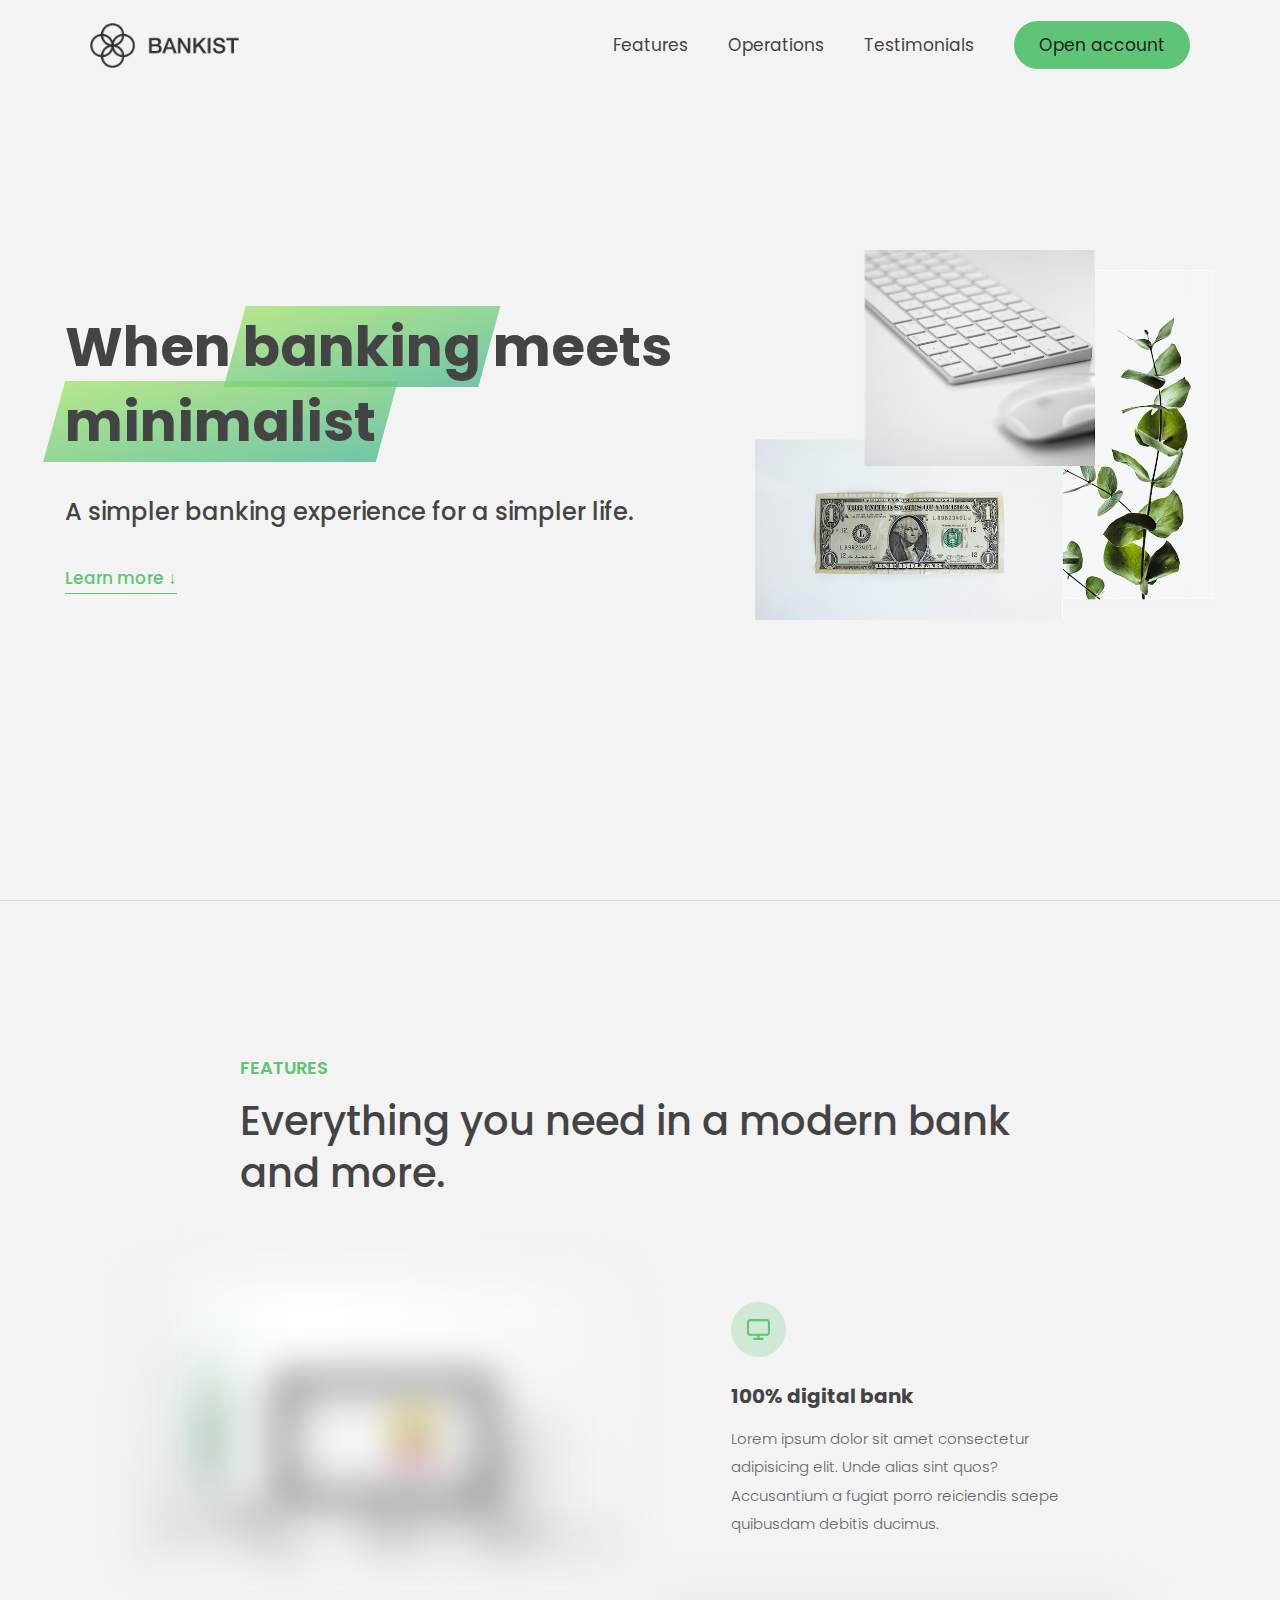
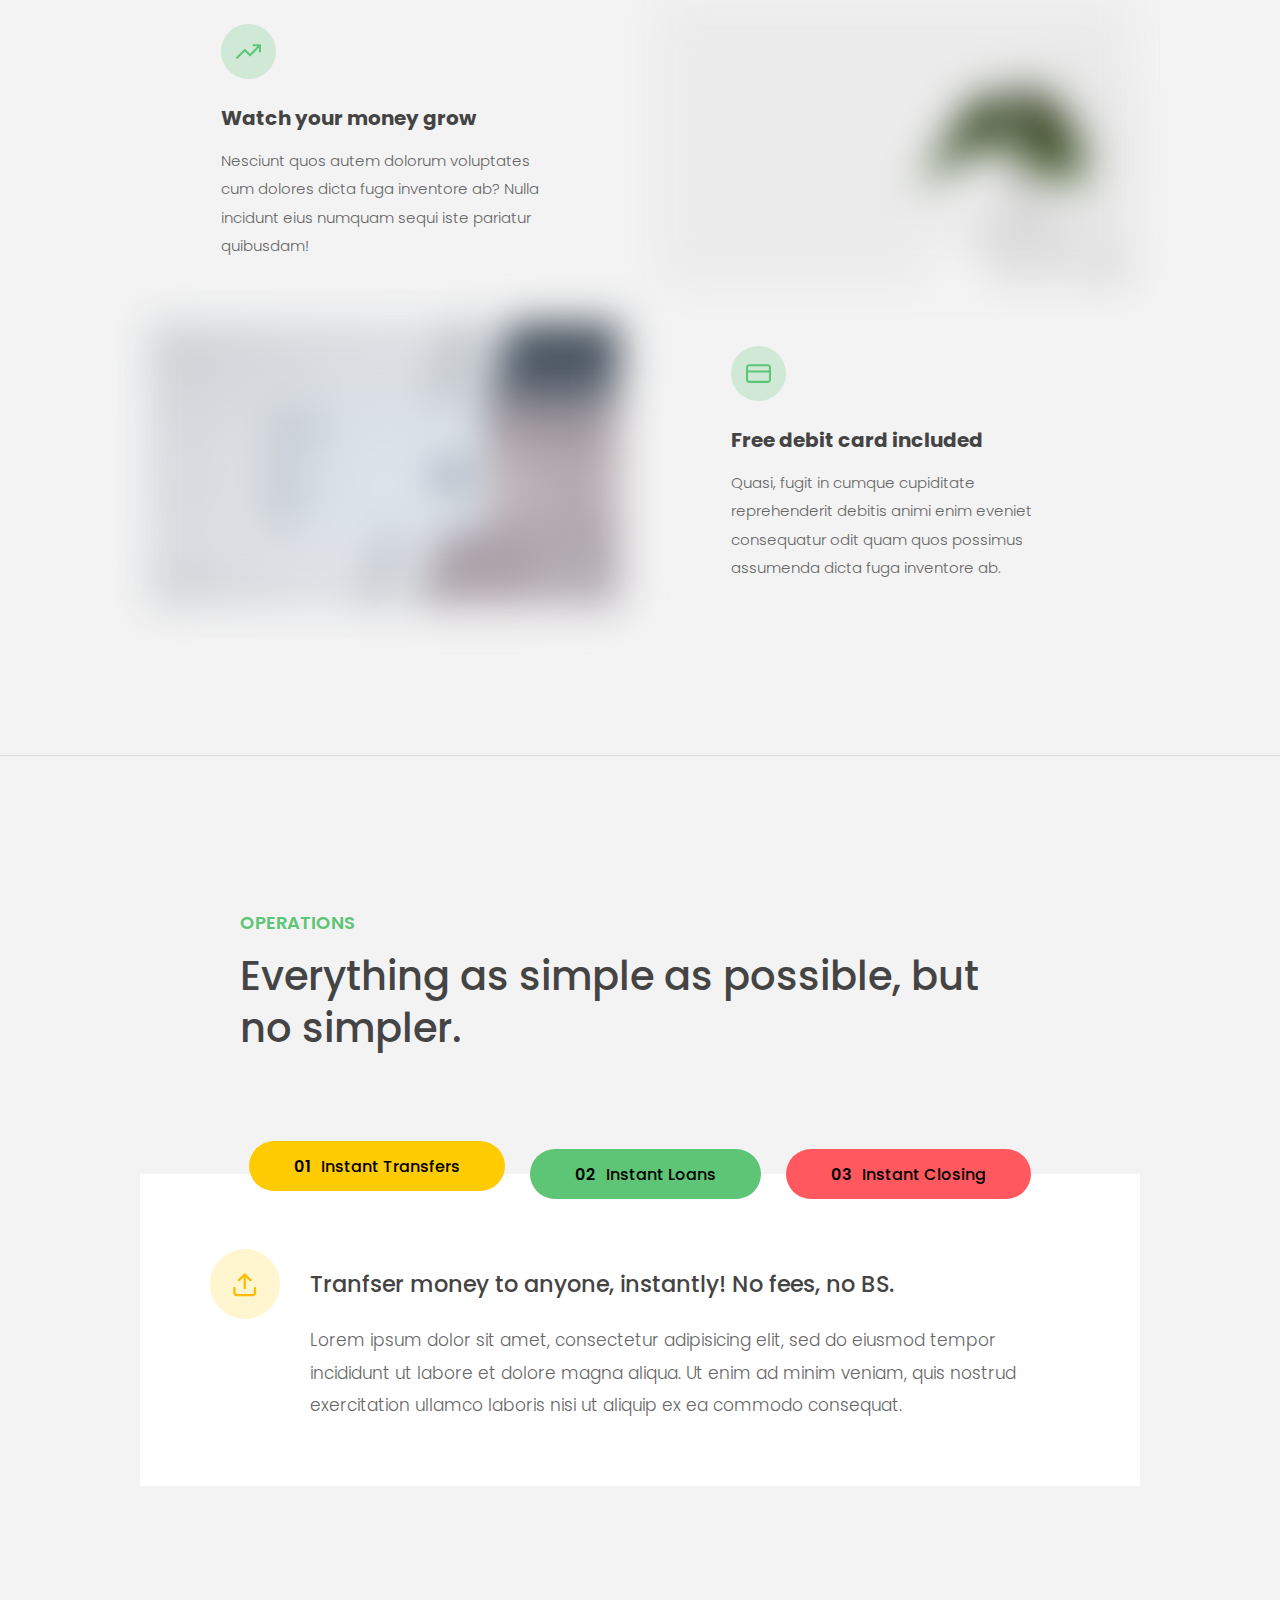
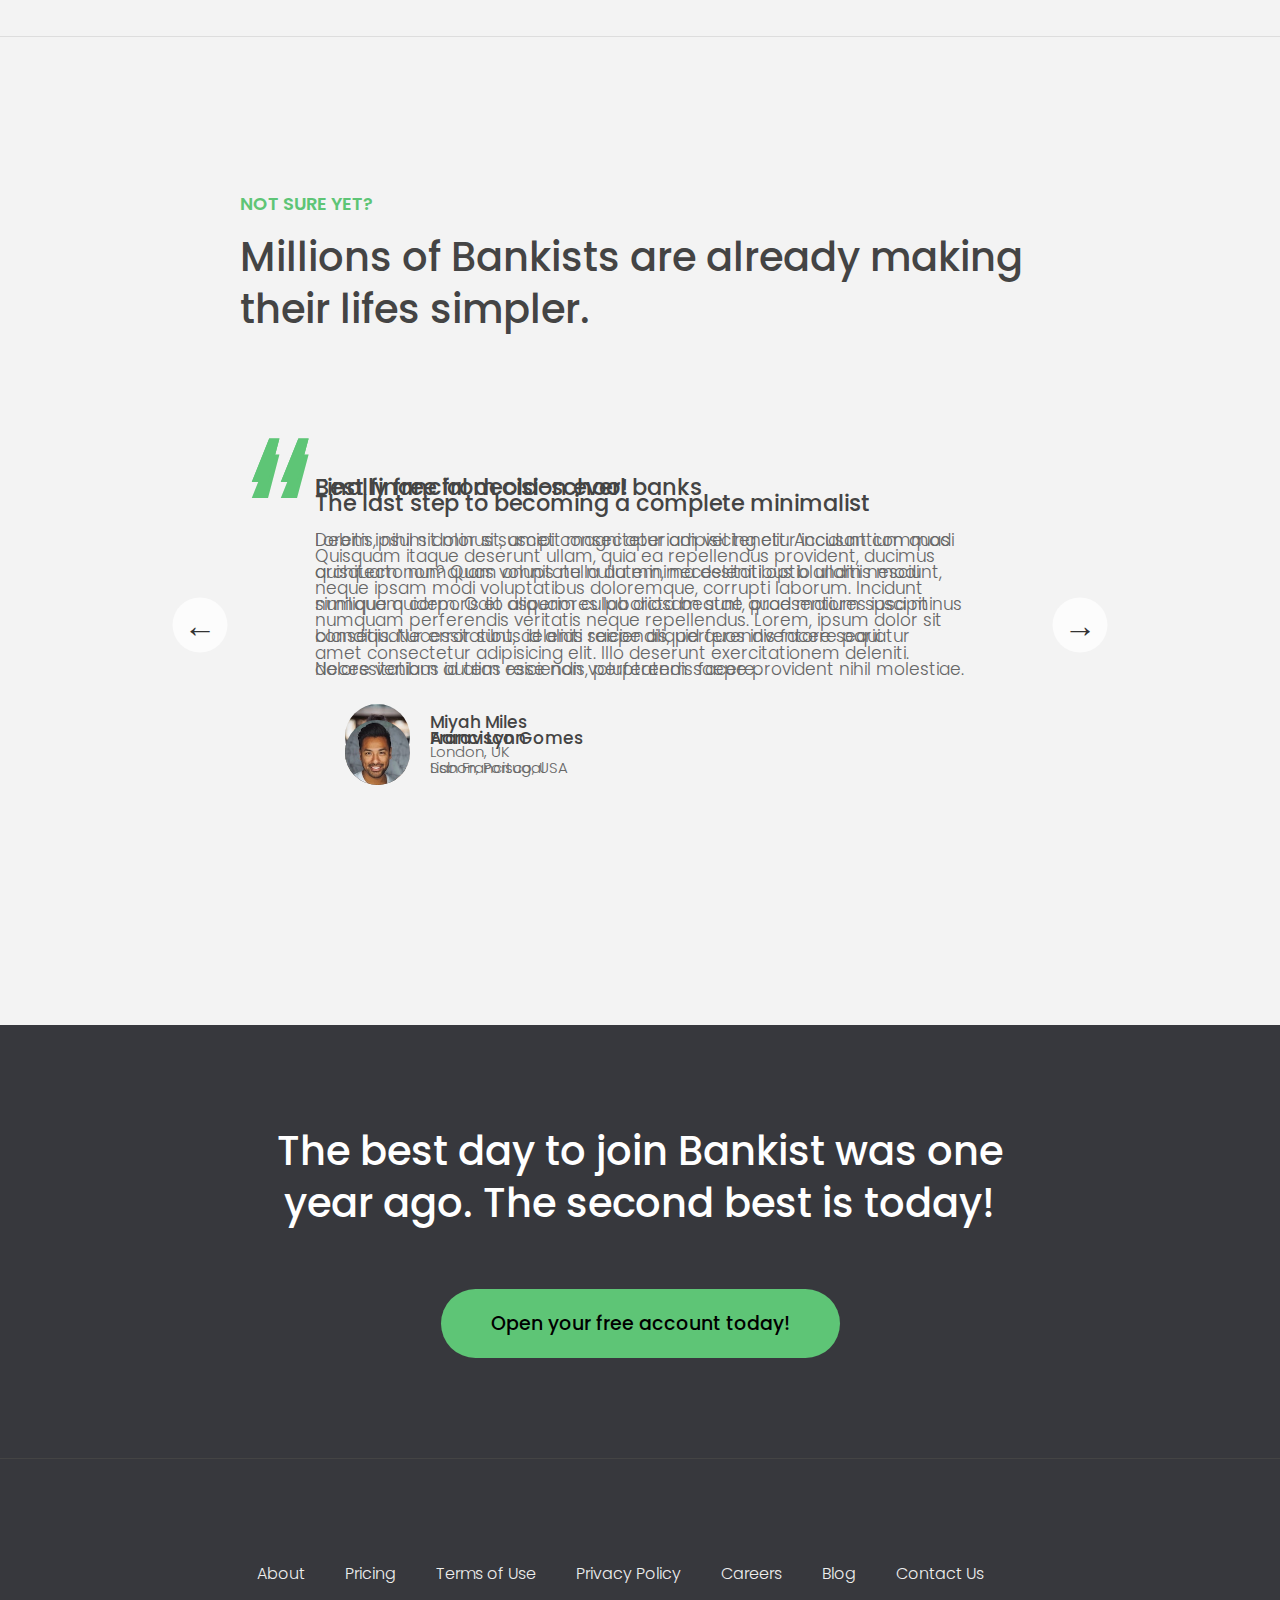
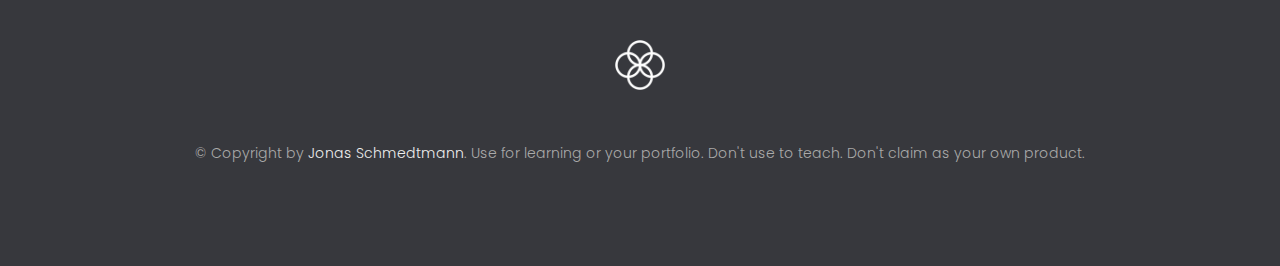
==== advancedDom/index.html @ 1883c383 "Add the starter files for the fancy dom manipulation website" ====
<!DOCTYPE html>
<html lang="en">
  <head>
    <meta charset="UTF-8" />
    <meta name="viewport" content="width=device-width, initial-scale=1.0" />
    <meta http-equiv="X-UA-Compatible" content="ie=edge" />
    <link rel="shortcut icon" type="image/png" href="img/icon.png" />

    <link
      href="https://fonts.googleapis.com/css?family=Poppins:300,400,500,600&display=swap"
      rel="stylesheet"
    />
    <link rel="stylesheet" href="style.css" />
    <title>Bankist | When Banking meets Minimalist</title>
  </head>
  <body>
    <header class="header">
      <nav class="nav">
        <img
          src="img/logo.png"
          alt="Bankist logo"
          class="nav__logo"
          id="logo"
        />
        <ul class="nav__links">
          <li class="nav__item">
            <a class="nav__link" href="#section--1">Features</a>
          </li>
          <li class="nav__item">
            <a class="nav__link" href="#section--2">Operations</a>
          </li>
          <li class="nav__item">
            <a class="nav__link" href="#section--3">Testimonials</a>
          </li>
          <li class="nav__item">
            <a class="nav__link nav__link--btn btn--show-modal" href="#"
              >Open account</a
            >
          </li>
        </ul>
      </nav>

      <div class="header__title">
        <h1>
          When
          <!-- Green highlight effect -->
          <span class="highlight">banking</span>
          meets<br />
          <span class="highlight">minimalist</span>
        </h1>
        <h4>A simpler banking experience for a simpler life.</h4>
        <button class="btn--text btn--scroll-to">Learn more &DownArrow;</button>
        <img
          src="img/hero.png"
          class="header__img"
          alt="Minimalist bank items"
        />
      </div>
    </header>

    <section class="section" id="section--1">
      <div class="section__title">
        <h2 class="section__description">Features</h2>
        <h3 class="section__header">
          Everything you need in a modern bank and more.
        </h3>
      </div>

      <div class="features">
        <img
          src="img/digital-lazy.jpg"
          data-src="img/digital.jpg"
          alt="Computer"
          class="features__img lazy-img"
        />
        <div class="features__feature">
          <div class="features__icon">
            <svg>
              <use xlink:href="img/icons.svg#icon-monitor"></use>
            </svg>
          </div>
          <h5 class="features__header">100% digital bank</h5>
          <p>
            Lorem ipsum dolor sit amet consectetur adipisicing elit. Unde alias
            sint quos? Accusantium a fugiat porro reiciendis saepe quibusdam
            debitis ducimus.
          </p>
        </div>

        <div class="features__feature">
          <div class="features__icon">
            <svg>
              <use xlink:href="img/icons.svg#icon-trending-up"></use>
            </svg>
          </div>
          <h5 class="features__header">Watch your money grow</h5>
          <p>
            Nesciunt quos autem dolorum voluptates cum dolores dicta fuga
            inventore ab? Nulla incidunt eius numquam sequi iste pariatur
            quibusdam!
          </p>
        </div>
        <img
          src="img/grow-lazy.jpg"
          data-src="img/grow.jpg"
          alt="Plant"
          class="features__img lazy-img"
        />

        <img
          src="img/card-lazy.jpg"
          data-src="img/card.jpg"
          alt="Credit card"
          class="features__img lazy-img"
        />
        <div class="features__feature">
          <div class="features__icon">
            <svg>
              <use xlink:href="img/icons.svg#icon-credit-card"></use>
            </svg>
          </div>
          <h5 class="features__header">Free debit card included</h5>
          <p>
            Quasi, fugit in cumque cupiditate reprehenderit debitis animi enim
            eveniet consequatur odit quam quos possimus assumenda dicta fuga
            inventore ab.
          </p>
        </div>
      </div>
    </section>

    <section class="section" id="section--2">
      <div class="section__title">
        <h2 class="section__description">Operations</h2>
        <h3 class="section__header">
          Everything as simple as possible, but no simpler.
        </h3>
      </div>

      <div class="operations">
        <div class="operations__tab-container">
          <button
            class="btn operations__tab operations__tab--1 operations__tab--active"
            data-tab="1"
          >
            <span>01</span>Instant Transfers
          </button>
          <button class="btn operations__tab operations__tab--2" data-tab="2">
            <span>02</span>Instant Loans
          </button>
          <button class="btn operations__tab operations__tab--3" data-tab="3">
            <span>03</span>Instant Closing
          </button>
        </div>
        <div
          class="operations__content operations__content--1 operations__content--active"
        >
          <div class="operations__icon operations__icon--1">
            <svg>
              <use xlink:href="img/icons.svg#icon-upload"></use>
            </svg>
          </div>
          <h5 class="operations__header">
            Tranfser money to anyone, instantly! No fees, no BS.
          </h5>
          <p>
            Lorem ipsum dolor sit amet, consectetur adipisicing elit, sed do
            eiusmod tempor incididunt ut labore et dolore magna aliqua. Ut enim
            ad minim veniam, quis nostrud exercitation ullamco laboris nisi ut
            aliquip ex ea commodo consequat.
          </p>
        </div>

        <div class="operations__content operations__content--2">
          <div class="operations__icon operations__icon--2">
            <svg>
              <use xlink:href="img/icons.svg#icon-home"></use>
            </svg>
          </div>
          <h5 class="operations__header">
            Buy a home or make your dreams come true, with instant loans.
          </h5>
          <p>
            Duis aute irure dolor in reprehenderit in voluptate velit esse
            cillum dolore eu fugiat nulla pariatur. Excepteur sint occaecat
            cupidatat non proident, sunt in culpa qui officia deserunt mollit
            anim id est laborum.
          </p>
        </div>
        <div class="operations__content operations__content--3">
          <div class="operations__icon operations__icon--3">
            <svg>
              <use xlink:href="img/icons.svg#icon-user-x"></use>
            </svg>
          </div>
          <h5 class="operations__header">
            No longer need your account? No problem! Close it instantly.
          </h5>
          <p>
            Excepteur sint occaecat cupidatat non proident, sunt in culpa qui
            officia deserunt mollit anim id est laborum. Ut enim ad minim
            veniam, quis nostrud exercitation ullamco laboris nisi ut aliquip ex
            ea commodo consequat.
          </p>
        </div>
      </div>
    </section>

    <section class="section" id="section--3">
      <div class="section__title section__title--testimonials">
        <h2 class="section__description">Not sure yet?</h2>
        <h3 class="section__header">
          Millions of Bankists are already making their lifes simpler.
        </h3>
      </div>

      <div class="slider">
        <div class="slide slide--1">
          <div class="testimonial">
            <h5 class="testimonial__header">Best financial decision ever!</h5>
            <blockquote class="testimonial__text">
              Lorem ipsum dolor sit, amet consectetur adipisicing elit.
              Accusantium quas quisquam non? Quas voluptate nulla minima
              deleniti optio ullam nesciunt, numquam corporis et asperiores
              laboriosam sunt, praesentium suscipit blanditiis. Necessitatibus
              id alias reiciendis, perferendis facere pariatur dolore veniam
              autem esse non voluptatem saepe provident nihil molestiae.
            </blockquote>
            <address class="testimonial__author">
              <img src="img/user-1.jpg" alt="" class="testimonial__photo" />
              <h6 class="testimonial__name">Aarav Lynn</h6>
              <p class="testimonial__location">San Francisco, USA</p>
            </address>
          </div>
        </div>

        <div class="slide slide--2">
          <div class="testimonial">
            <h5 class="testimonial__header">
              The last step to becoming a complete minimalist
            </h5>
            <blockquote class="testimonial__text">
              Quisquam itaque deserunt ullam, quia ea repellendus provident,
              ducimus neque ipsam modi voluptatibus doloremque, corrupti
              laborum. Incidunt numquam perferendis veritatis neque repellendus.
              Lorem, ipsum dolor sit amet consectetur adipisicing elit. Illo
              deserunt exercitationem deleniti.
            </blockquote>
            <address class="testimonial__author">
              <img src="img/user-2.jpg" alt="" class="testimonial__photo" />
              <h6 class="testimonial__name">Miyah Miles</h6>
              <p class="testimonial__location">London, UK</p>
            </address>
          </div>
        </div>

        <div class="slide slide--3">
          <div class="testimonial">
            <h5 class="testimonial__header">
              Finally free from old-school banks
            </h5>
            <blockquote class="testimonial__text">
              Debitis, nihil sit minus suscipit magni aperiam vel tenetur
              incidunt commodi architecto numquam omnis nulla autem,
              necessitatibus blanditiis modi similique quidem. Odio aliquam
              culpa dicta beatae quod maiores ipsa minus consequatur error sunt,
              deleniti saepe aliquid quos inventore sequi. Necessitatibus id
              alias reiciendis, perferendis facere.
            </blockquote>
            <address class="testimonial__author">
              <img src="img/user-3.jpg" alt="" class="testimonial__photo" />
              <h6 class="testimonial__name">Francisco Gomes</h6>
              <p class="testimonial__location">Lisbon, Portugal</p>
            </address>
          </div>
        </div>

        <!-- <div class="slide"><img src="img/img-1.jpg" alt="Photo 1" /></div>
        <div class="slide"><img src="img/img-2.jpg" alt="Photo 2" /></div>
        <div class="slide"><img src="img/img-3.jpg" alt="Photo 3" /></div>
        <div class="slide"><img src="img/img-4.jpg" alt="Photo 4" /></div> -->
        <button class="slider__btn slider__btn--left">&larr;</button>
        <button class="slider__btn slider__btn--right">&rarr;</button>
        <div class="dots"></div>
      </div>
    </section>

    <section class="section section--sign-up">
      <div class="section__title">
        <h3 class="section__header">
          The best day to join Bankist was one year ago. The second best is
          today!
        </h3>
      </div>
      <button class="btn btn--show-modal">Open your free account today!</button>
    </section>

    <footer class="footer">
      <ul class="footer__nav">
        <li class="footer__item">
          <a class="footer__link" href="#">About</a>
        </li>
        <li class="footer__item">
          <a class="footer__link" href="#">Pricing</a>
        </li>
        <li class="footer__item">
          <a class="footer__link" href="#">Terms of Use</a>
        </li>
        <li class="footer__item">
          <a class="footer__link" href="#">Privacy Policy</a>
        </li>
        <li class="footer__item">
          <a class="footer__link" href="#">Careers</a>
        </li>
        <li class="footer__item">
          <a class="footer__link" href="#">Blog</a>
        </li>
        <li class="footer__item">
          <a class="footer__link" href="#">Contact Us</a>
        </li>
      </ul>
      <img src="img/icon.png" alt="Logo" class="footer__logo" />
      <p class="footer__copyright">
        &copy; Copyright by
        <a
          class="footer__link twitter-link"
          target="_blank"
          href="https://twitter.com/jonasschmedtman"
          >Jonas Schmedtmann</a
        >. Use for learning or your portfolio. Don't use to teach. Don't claim
        as your own product.
      </p>
    </footer>

    <div class="modal hidden">
      <button class="btn--close-modal">&times;</button>
      <h2 class="modal__header">
        Open your bank account <br />
        in just <span class="highlight">5 minutes</span>
      </h2>
      <form class="modal__form">
        <label>First Name</label>
        <input type="text" />
        <label>Last Name</label>
        <input type="text" />
        <label>Email Address</label>
        <input type="email" />
        <button class="btn">Next step &rarr;</button>
      </form>
    </div>
    <div class="overlay hidden"></div>

    <script src="script.js"></script>
  </body>
</html>
---- advancedDom/style.css ----
/* The page is NOT responsive. You can implement responsiveness yourself if you wanna have some fun 😃 */

:root {
    --color-primary: #5ec576;
    --color-secondary: #ffcb03;
    --color-tertiary: #ff585f;
    --color-primary-darker: #4bbb7d;
    --color-secondary-darker: #ffbb00;
    --color-tertiary-darker: #fd424b;
    --color-primary-opacity: #5ec5763a;
    --color-secondary-opacity: #ffcd0331;
    --color-tertiary-opacity: #ff58602d;
    --gradient-primary: linear-gradient(to top left, #39b385, #9be15d);
    --gradient-secondary: linear-gradient(to top left, #ffb003, #ffcb03);
}

* {
    margin: 0;
    padding: 0;
    box-sizing: inherit;
}

html {
    font-size: 62.5%;
    box-sizing: border-box;
}

body {
    font-family: "Poppins", sans-serif;
    font-weight: 300;
    color: #444;
    line-height: 1.9;
    background-color: #f3f3f3;
}

/* GENERAL ELEMENTS */
.section {
    padding: 15rem 3rem;
    border-top: 1px solid #ddd;

    transition: transform 1s, opacity 1s;
}

.section--hidden {
    opacity: 0;
    transform: translateY(8rem);
}

.section__title {
    max-width: 80rem;
    margin: 0 auto 8rem auto;
}

.section__description {
    font-size: 1.8rem;
    font-weight: 600;
    text-transform: uppercase;
    color: var(--color-primary);
    margin-bottom: 1rem;
}

.section__header {
    font-size: 4rem;
    line-height: 1.3;
    font-weight: 500;
}

.btn {
    display: inline-block;
    background-color: var(--color-primary);
    font-size: 1.6rem;
    font-family: inherit;
    font-weight: 500;
    border: none;
    padding: 1.25rem 4.5rem;
    border-radius: 10rem;
    cursor: pointer;
    transition: all 0.3s;
}

.btn:hover {
    background-color: var(--color-primary-darker);
}

.btn--text {
    display: inline-block;
    background: none;
    font-size: 1.7rem;
    font-family: inherit;
    font-weight: 500;
    color: var(--color-primary);
    border: none;
    border-bottom: 1px solid currentColor;
    padding-bottom: 2px;
    cursor: pointer;
    transition: all 0.3s;
}

p {
    color: #666;
}

/* This is BAD for accessibility! Don't do in the real world! */
button:focus {
    outline: none;
}

img {
    transition: filter 0.5s;
}

.lazy-img {
    filter: blur(20px);
}

/* NAVIGATION */
.nav {
    display: flex;
    justify-content: space-between;
    align-items: center;
    height: 9rem;
    width: 100%;
    padding: 0 6rem;
    z-index: 100;
}

/* nav and stickly class at the same time */
.nav.sticky {
    position: fixed;
    background-color: rgba(255, 255, 255, 0.95);
}

.nav__logo {
    height: 4.5rem;
    transition: all 0.3s;
}

.nav__links {
    display: flex;
    align-items: center;
    list-style: none;
}

.nav__item {
    margin-left: 4rem;
}

.nav__link:link,
.nav__link:visited {
    font-size: 1.7rem;
    font-weight: 400;
    color: inherit;
    text-decoration: none;
    display: block;
    transition: all 0.3s;
}

.nav__link--btn:link,
.nav__link--btn:visited {
    padding: 0.8rem 2.5rem;
    border-radius: 3rem;
    background-color: var(--color-primary);
    color: #222;
}

.nav__link--btn:hover,
.nav__link--btn:active {
    color: inherit;
    background-color: var(--color-primary-darker);
    color: #333;
}

/* HEADER */
.header {
    padding: 0 3rem;
    height: 100vh;
    display: flex;
    flex-direction: column;
    align-items: center;
}

.header__title {
    flex: 1;

    max-width: 115rem;
    display: grid;
    grid-template-columns: 3fr 2fr;
    row-gap: 3rem;
    align-content: center;
    justify-content: center;

    align-items: start;
    justify-items: start;
}

h1 {
    font-size: 5.5rem;
    line-height: 1.35;
}

h4 {
    font-size: 2.4rem;
    font-weight: 500;
}

.header__img {
    width: 100%;
    grid-column: 2 / 3;
    grid-row: 1 / span 4;
    transform: translateY(-6rem);
}

.highlight {
    position: relative;
}

.highlight::after {
    display: block;
    content: "";
    position: absolute;
    bottom: 0;
    left: 0;
    height: 100%;
    width: 100%;
    z-index: -1;
    opacity: 0.7;
    transform: scale(1.07, 1.05) skewX(-15deg);
    background-image: var(--gradient-primary);
}

/* FEATURES */
.features {
    display: grid;
    grid-template-columns: 1fr 1fr;
    gap: 4rem;
    margin: 0 12rem;
}

.features__img {
    width: 100%;
}

.features__feature {
    align-self: center;
    justify-self: center;
    width: 70%;
    font-size: 1.5rem;
}

.features__icon {
    display: flex;
    align-items: center;
    justify-content: center;
    background-color: var(--color-primary-opacity);
    height: 5.5rem;
    width: 5.5rem;
    border-radius: 50%;
    margin-bottom: 2rem;
}

.features__icon svg {
    height: 2.5rem;
    width: 2.5rem;
    fill: var(--color-primary);
}

.features__header {
    font-size: 2rem;
    margin-bottom: 1rem;
}

/* OPERATIONS */
.operations {
    max-width: 100rem;
    margin: 12rem auto 0 auto;

    background-color: #fff;
}

.operations__tab-container {
    display: flex;
    justify-content: center;
}

.operations__tab {
    margin-right: 2.5rem;
    transform: translateY(-50%);
}

.operations__tab span {
    margin-right: 1rem;
    font-weight: 600;
    display: inline-block;
}

.operations__tab--1 {
    background-color: var(--color-secondary);
}

.operations__tab--1:hover {
    background-color: var(--color-secondary-darker);
}

.operations__tab--3 {
    background-color: var(--color-tertiary);
    margin: 0;
}

.operations__tab--3:hover {
    background-color: var(--color-tertiary-darker);
}

.operations__tab--active {
    transform: translateY(-66%);
}

.operations__content {
    display: none;

    /* JUST PRESENTATIONAL */
    font-size: 1.7rem;
    padding: 2.5rem 7rem 6.5rem 7rem;
}

.operations__content--active {
    display: grid;
    grid-template-columns: 7rem 1fr;
    column-gap: 3rem;
    row-gap: 0.5rem;
}

.operations__header {
    font-size: 2.25rem;
    font-weight: 500;
    align-self: center;
}

.operations__icon {
    display: flex;
    align-items: center;
    justify-content: center;
    height: 7rem;
    width: 7rem;
    border-radius: 50%;
}

.operations__icon svg {
    height: 2.75rem;
    width: 2.75rem;
}

.operations__content p {
    grid-column: 2;
}

.operations__icon--1 {
    background-color: var(--color-secondary-opacity);
}
.operations__icon--2 {
    background-color: var(--color-primary-opacity);
}
.operations__icon--3 {
    background-color: var(--color-tertiary-opacity);
}
.operations__icon--1 svg {
    fill: var(--color-secondary-darker);
}
.operations__icon--2 svg {
    fill: var(--color-primary);
}
.operations__icon--3 svg {
    fill: var(--color-tertiary);
}

/* SLIDER */
.slider {
    max-width: 100rem;
    height: 50rem;
    margin: 0 auto;
    position: relative;

    /* IN THE END */
    overflow: hidden;
}

.slide {
    position: absolute;
    top: 0;
    width: 100%;
    height: 50rem;

    display: flex;
    align-items: center;
    justify-content: center;

    /* THIS creates the animation! */
    transition: transform 1s;
}

.slide > img {
    /* Only for images that have different size than slide */
    width: 100%;
    height: 100%;
    object-fit: cover;
}

.slider__btn {
    position: absolute;
    top: 50%;
    z-index: 10;

    border: none;
    background: rgba(255, 255, 255, 0.7);
    font-family: inherit;
    color: #333;
    border-radius: 50%;
    height: 5.5rem;
    width: 5.5rem;
    font-size: 3.25rem;
    cursor: pointer;
}

.slider__btn--left {
    left: 6%;
    transform: translate(-50%, -50%);
}

.slider__btn--right {
    right: 6%;
    transform: translate(50%, -50%);
}

.dots {
    position: absolute;
    bottom: 5%;
    left: 50%;
    transform: translateX(-50%);
    display: flex;
}

.dots__dot {
    border: none;
    background-color: #b9b9b9;
    opacity: 0.7;
    height: 1rem;
    width: 1rem;
    border-radius: 50%;
    margin-right: 1.75rem;
    cursor: pointer;
    transition: all 0.5s;

    /* Only necessary when overlying images */
    /* box-shadow: 0 0.6rem 1.5rem rgba(0, 0, 0, 0.7); */
}

.dots__dot:last-child {
    margin: 0;
}

.dots__dot--active {
    /* background-color: #fff; */
    background-color: #888;
    opacity: 1;
}

/* TESTIMONIALS */
.testimonial {
    width: 65%;
    position: relative;
}

.testimonial::before {
    content: "\201C";
    position: absolute;
    top: -5.7rem;
    left: -6.8rem;
    line-height: 1;
    font-size: 20rem;
    font-family: inherit;
    color: var(--color-primary);
    z-index: -1;
}

.testimonial__header {
    font-size: 2.25rem;
    font-weight: 500;
    margin-bottom: 1.5rem;
}

.testimonial__text {
    font-size: 1.7rem;
    margin-bottom: 3.5rem;
    color: #666;
}

.testimonial__author {
    margin-left: 3rem;
    font-style: normal;

    display: grid;
    grid-template-columns: 6.5rem 1fr;
    column-gap: 2rem;
}

.testimonial__photo {
    grid-row: 1 / span 2;
    width: 6.5rem;
    border-radius: 50%;
}

.testimonial__name {
    font-size: 1.7rem;
    font-weight: 500;
    align-self: end;
    margin: 0;
}

.testimonial__location {
    font-size: 1.5rem;
}

.section__title--testimonials {
    margin-bottom: 4rem;
}

/* SIGNUP */
.section--sign-up {
    background-color: #37383d;
    border-top: none;
    border-bottom: 1px solid #444;
    text-align: center;
    padding: 10rem 3rem;
}

.section--sign-up .section__header {
    color: #fff;
    text-align: center;
}

.section--sign-up .section__title {
    margin-bottom: 6rem;
}

.section--sign-up .btn {
    font-size: 1.9rem;
    padding: 2rem 5rem;
}

/* FOOTER */
.footer {
    padding: 10rem 3rem;
    background-color: #37383d;
}

.footer__nav {
    list-style: none;
    display: flex;
    justify-content: center;
    margin-bottom: 5rem;
}

.footer__item {
    margin-right: 4rem;
}

.footer__link {
    font-size: 1.6rem;
    color: #eee;
    text-decoration: none;
}

.footer__logo {
    height: 5rem;
    display: block;
    margin: 0 auto;
    margin-bottom: 5rem;
}

.footer__copyright {
    font-size: 1.4rem;
    color: #aaa;
    text-align: center;
}

.footer__copyright .footer__link {
    font-size: 1.4rem;
}

/* MODAL WINDOW */
.modal {
    position: fixed;
    top: 50%;
    left: 50%;
    transform: translate(-50%, -50%);
    max-width: 60rem;
    background-color: #f3f3f3;
    padding: 5rem 6rem;
    box-shadow: 0 4rem 6rem rgba(0, 0, 0, 0.3);
    z-index: 1000;
    transition: all 0.5s;
}

.overlay {
    position: fixed;
    top: 0;
    left: 0;
    width: 100%;
    height: 100%;
    background-color: rgba(0, 0, 0, 0.5);
    backdrop-filter: blur(4px);
    z-index: 100;
    transition: all 0.5s;
}

.modal__header {
    font-size: 3.25rem;
    margin-bottom: 4.5rem;
    line-height: 1.5;
}

.modal__form {
    margin: 0 3rem;
    display: grid;
    grid-template-columns: 1fr 2fr;
    align-items: center;
    gap: 2.5rem;
}

.modal__form label {
    font-size: 1.7rem;
    font-weight: 500;
}

.modal__form input {
    font-size: 1.7rem;
    padding: 1rem 1.5rem;
    border: 1px solid #ddd;
    border-radius: 0.5rem;
}

.modal__form button {
    grid-column: 1 / span 2;
    justify-self: center;
    margin-top: 1rem;
}

.btn--close-modal {
    font-family: inherit;
    color: inherit;
    position: absolute;
    top: 0.5rem;
    right: 2rem;
    font-size: 4rem;
    cursor: pointer;
    border: none;
    background: none;
}

.hidden {
    visibility: hidden;
    opacity: 0;
}

/* COOKIE MESSAGE */
.cookie-message {
    display: flex;
    align-items: center;
    justify-content: space-evenly;
    width: 100%;
    background-color: white;
    color: #bbb;
    font-size: 1.5rem;
    font-weight: 400;
}
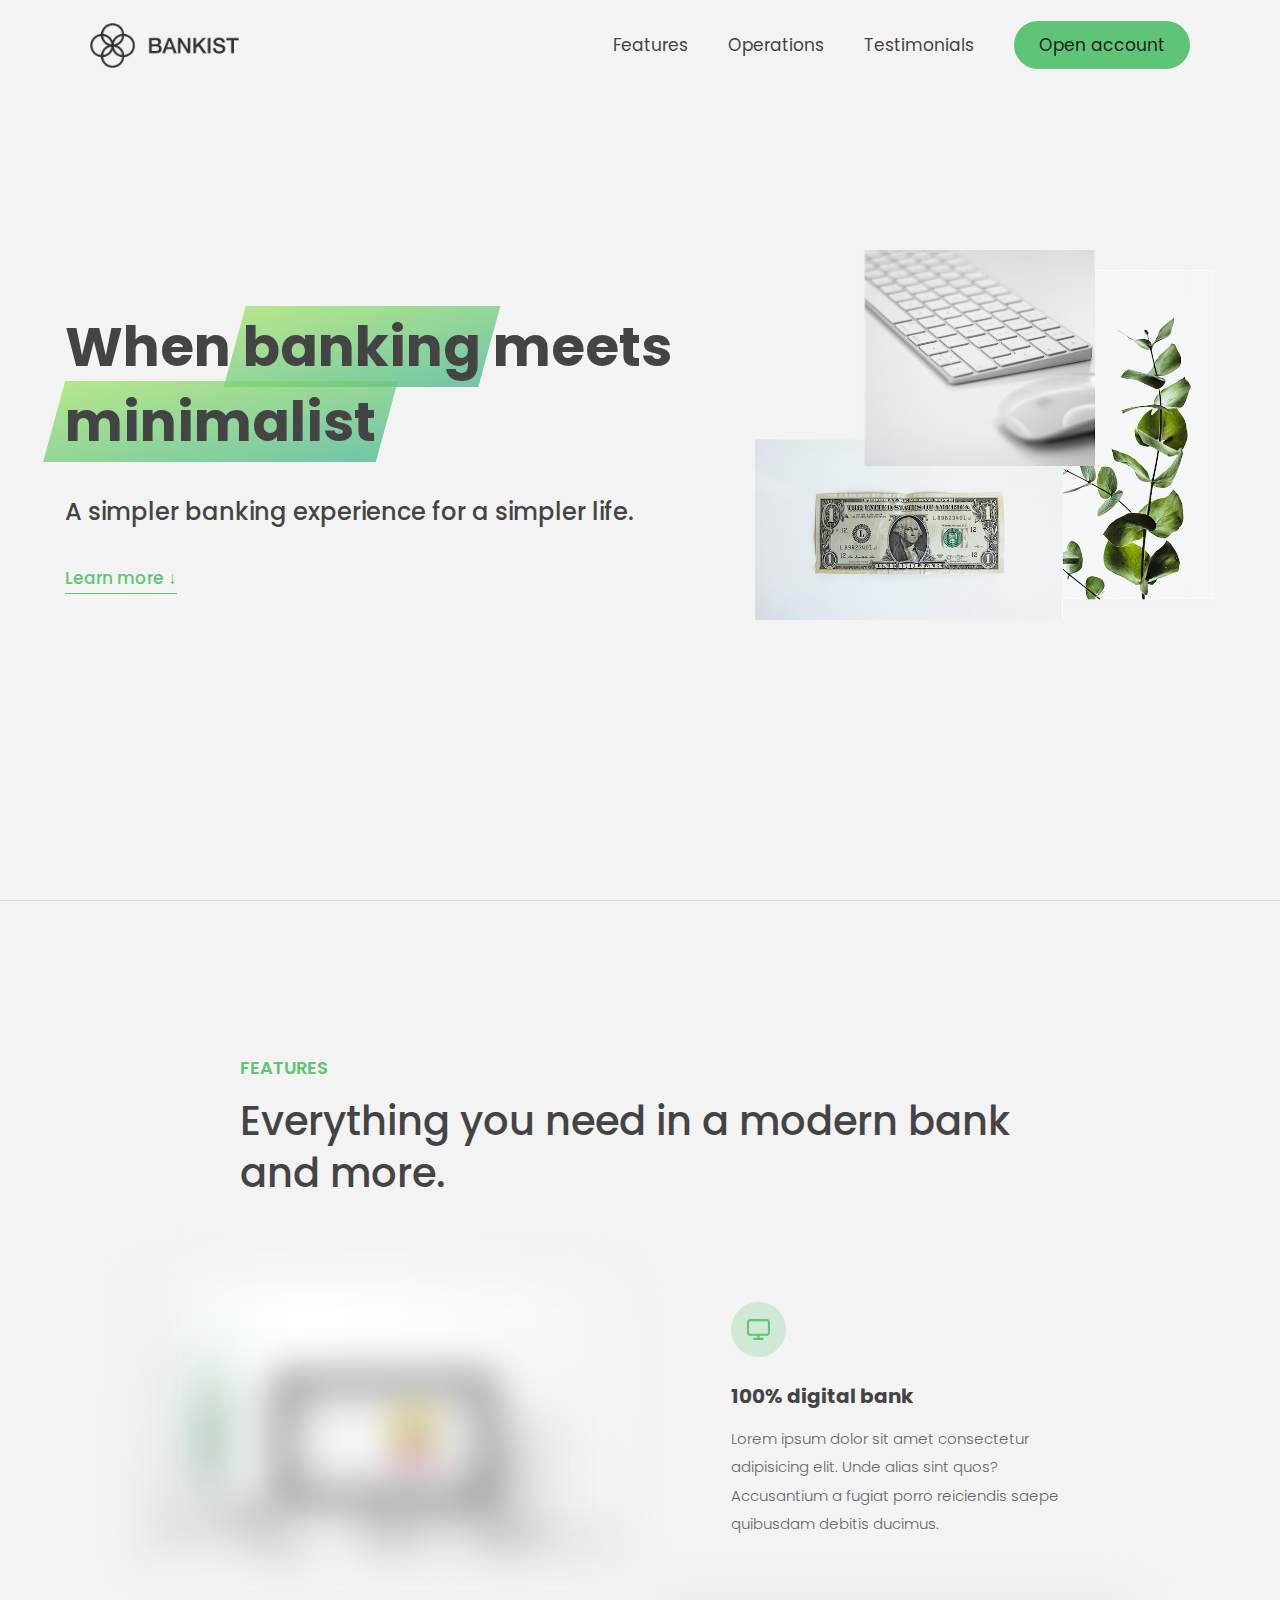
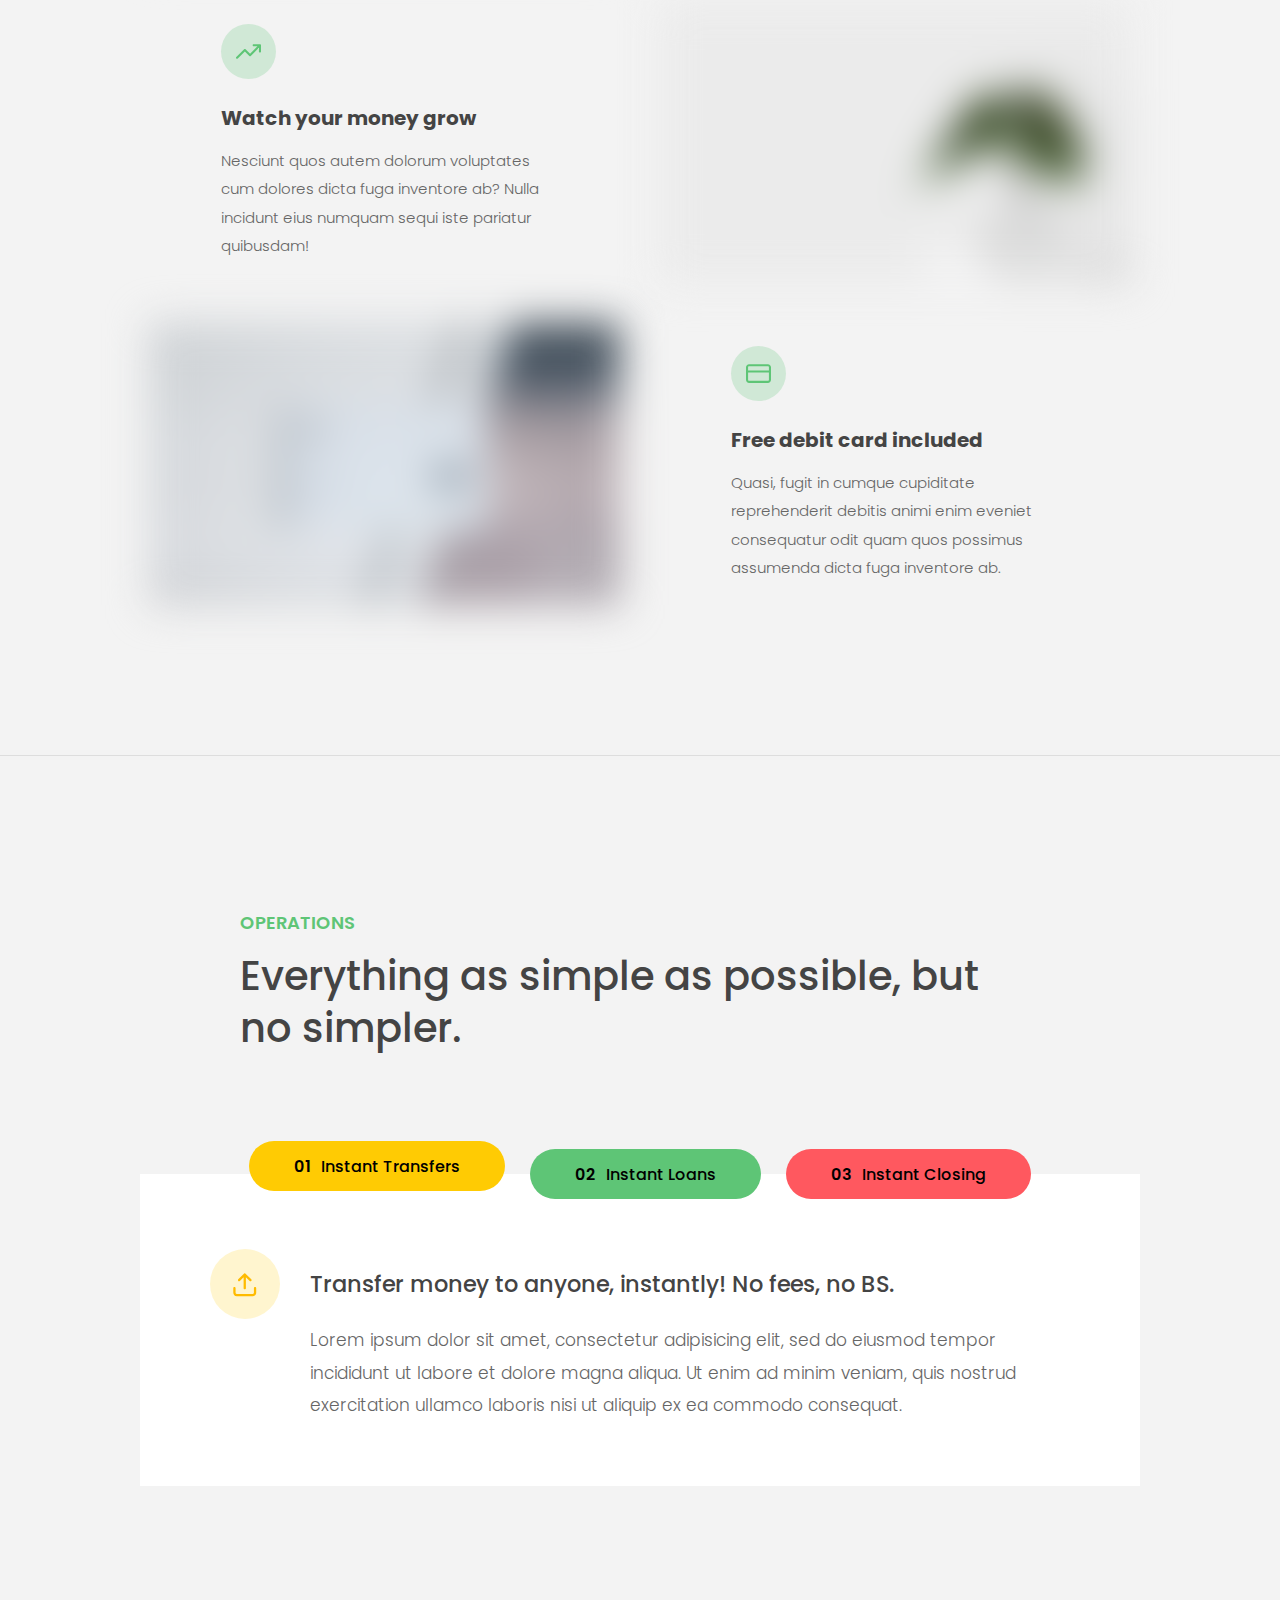
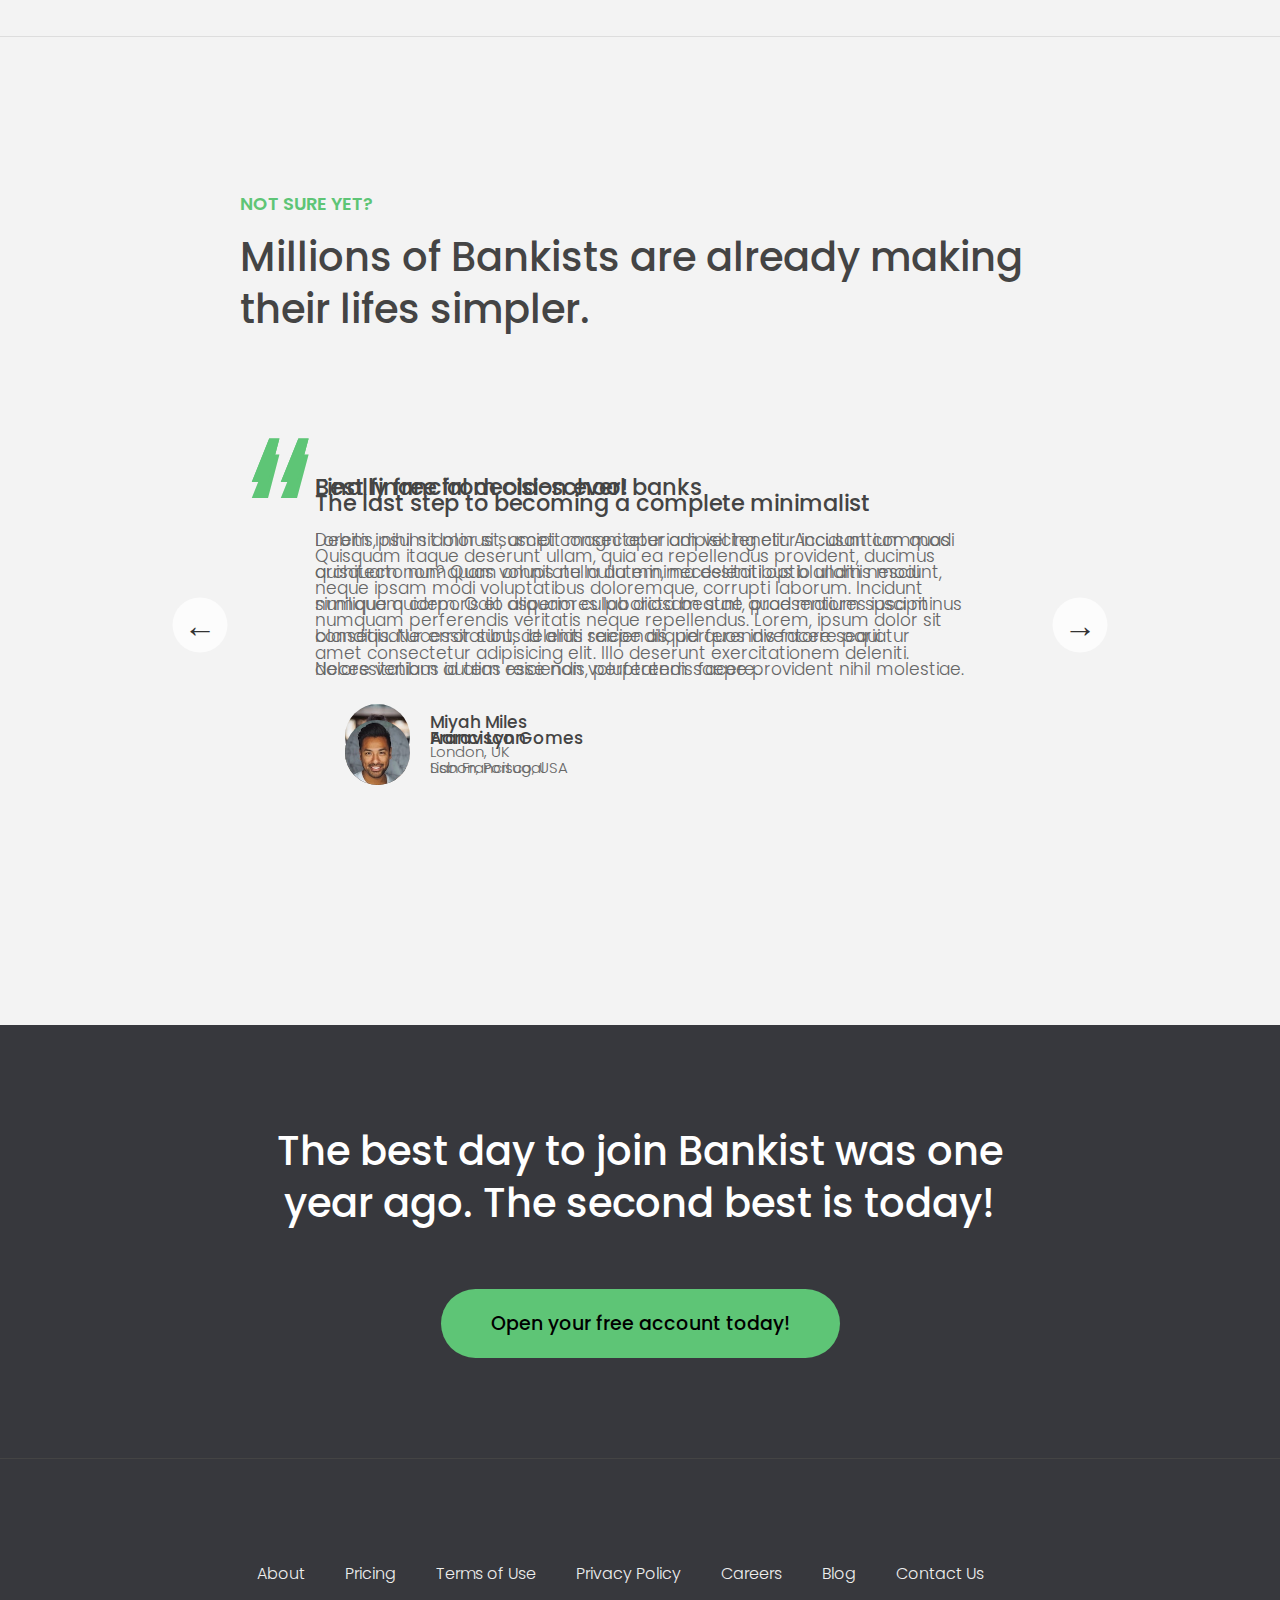
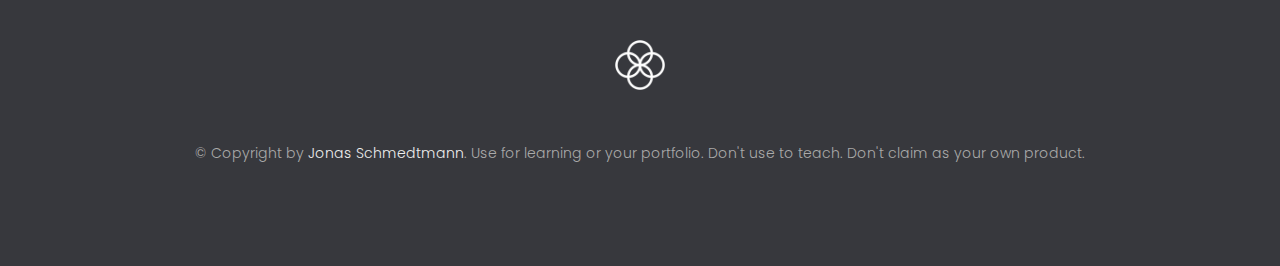
==== commit c7bab985: "Get the initial tabbed event delegation working" ====
--- a/advancedDom/index.html
+++ b/advancedDom/index.html
@@ -161,7 +161,7 @@
             </svg>
           </div>
           <h5 class="operations__header">
-            Tranfser money to anyone, instantly! No fees, no BS.
+            Transfer money to anyone, instantly! No fees, no BS.
           </h5>
           <p>
             Lorem ipsum dolor sit amet, consectetur adipisicing elit, sed do
